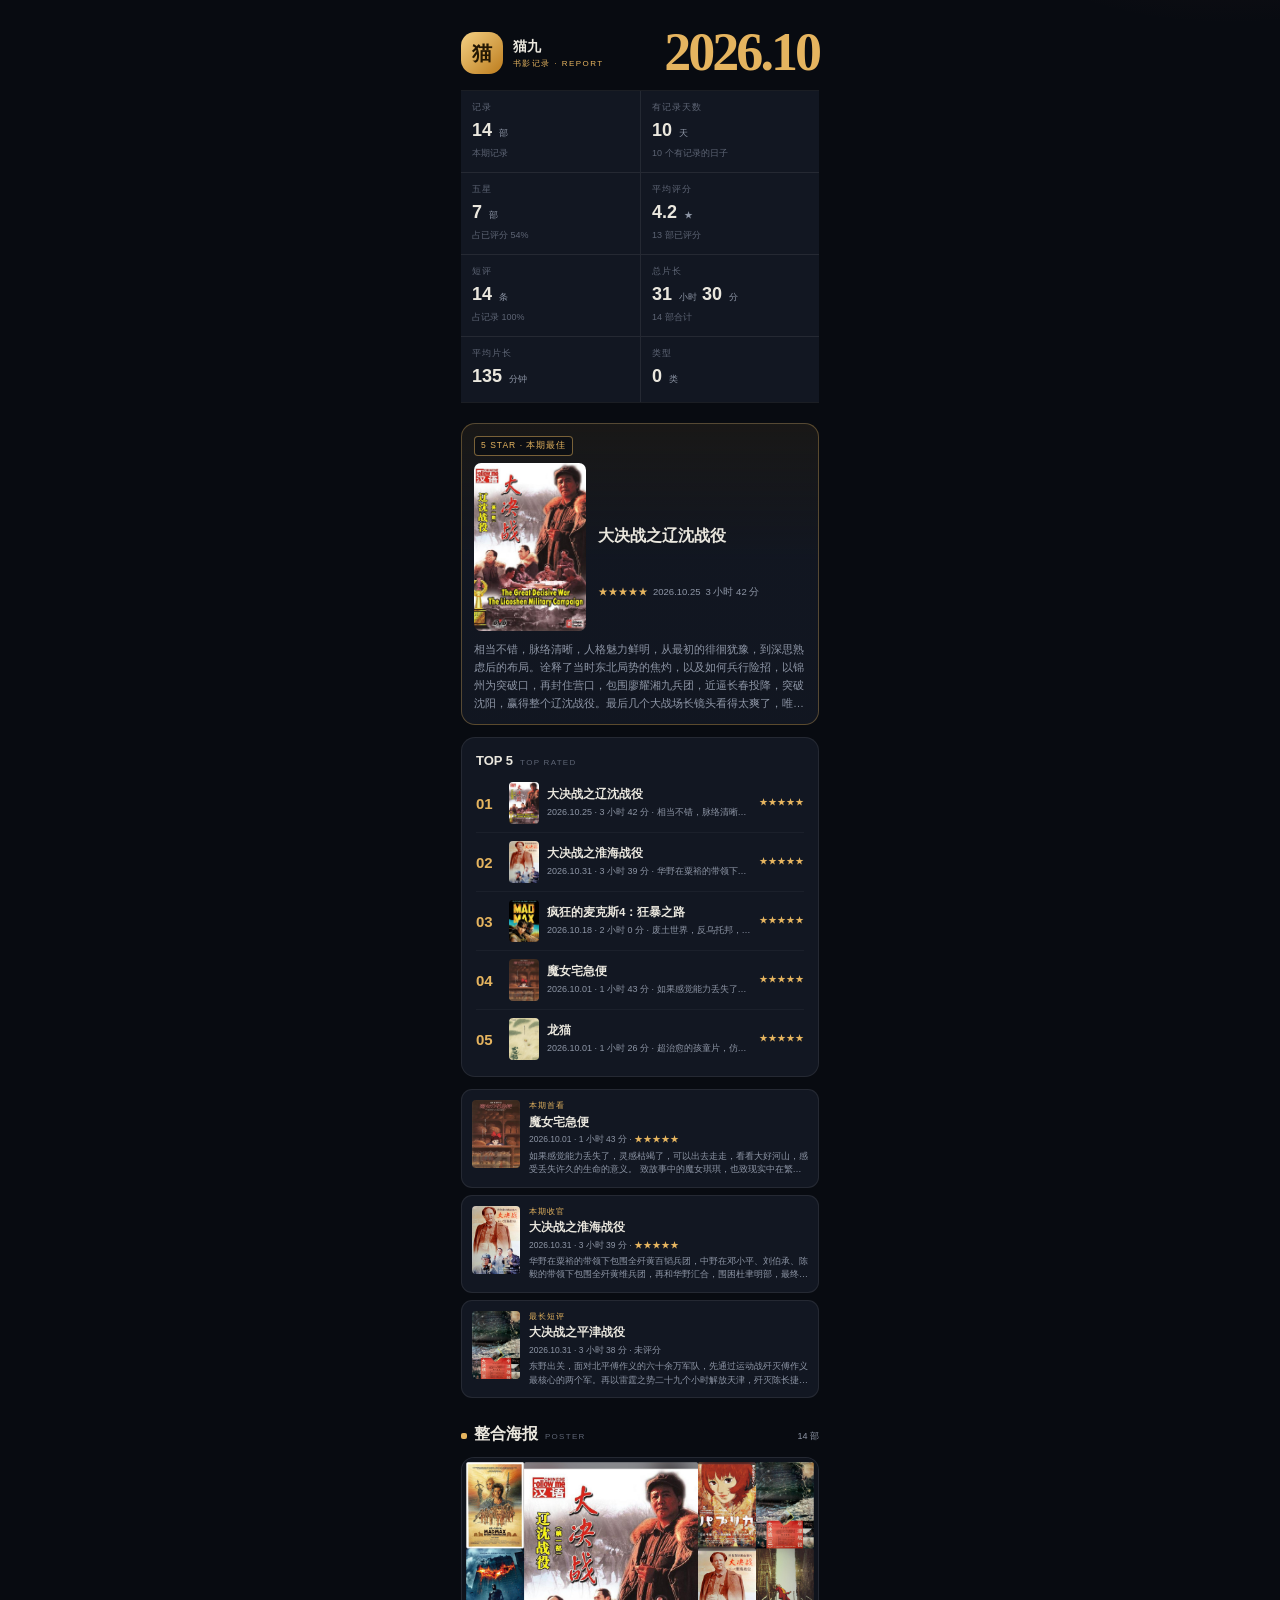
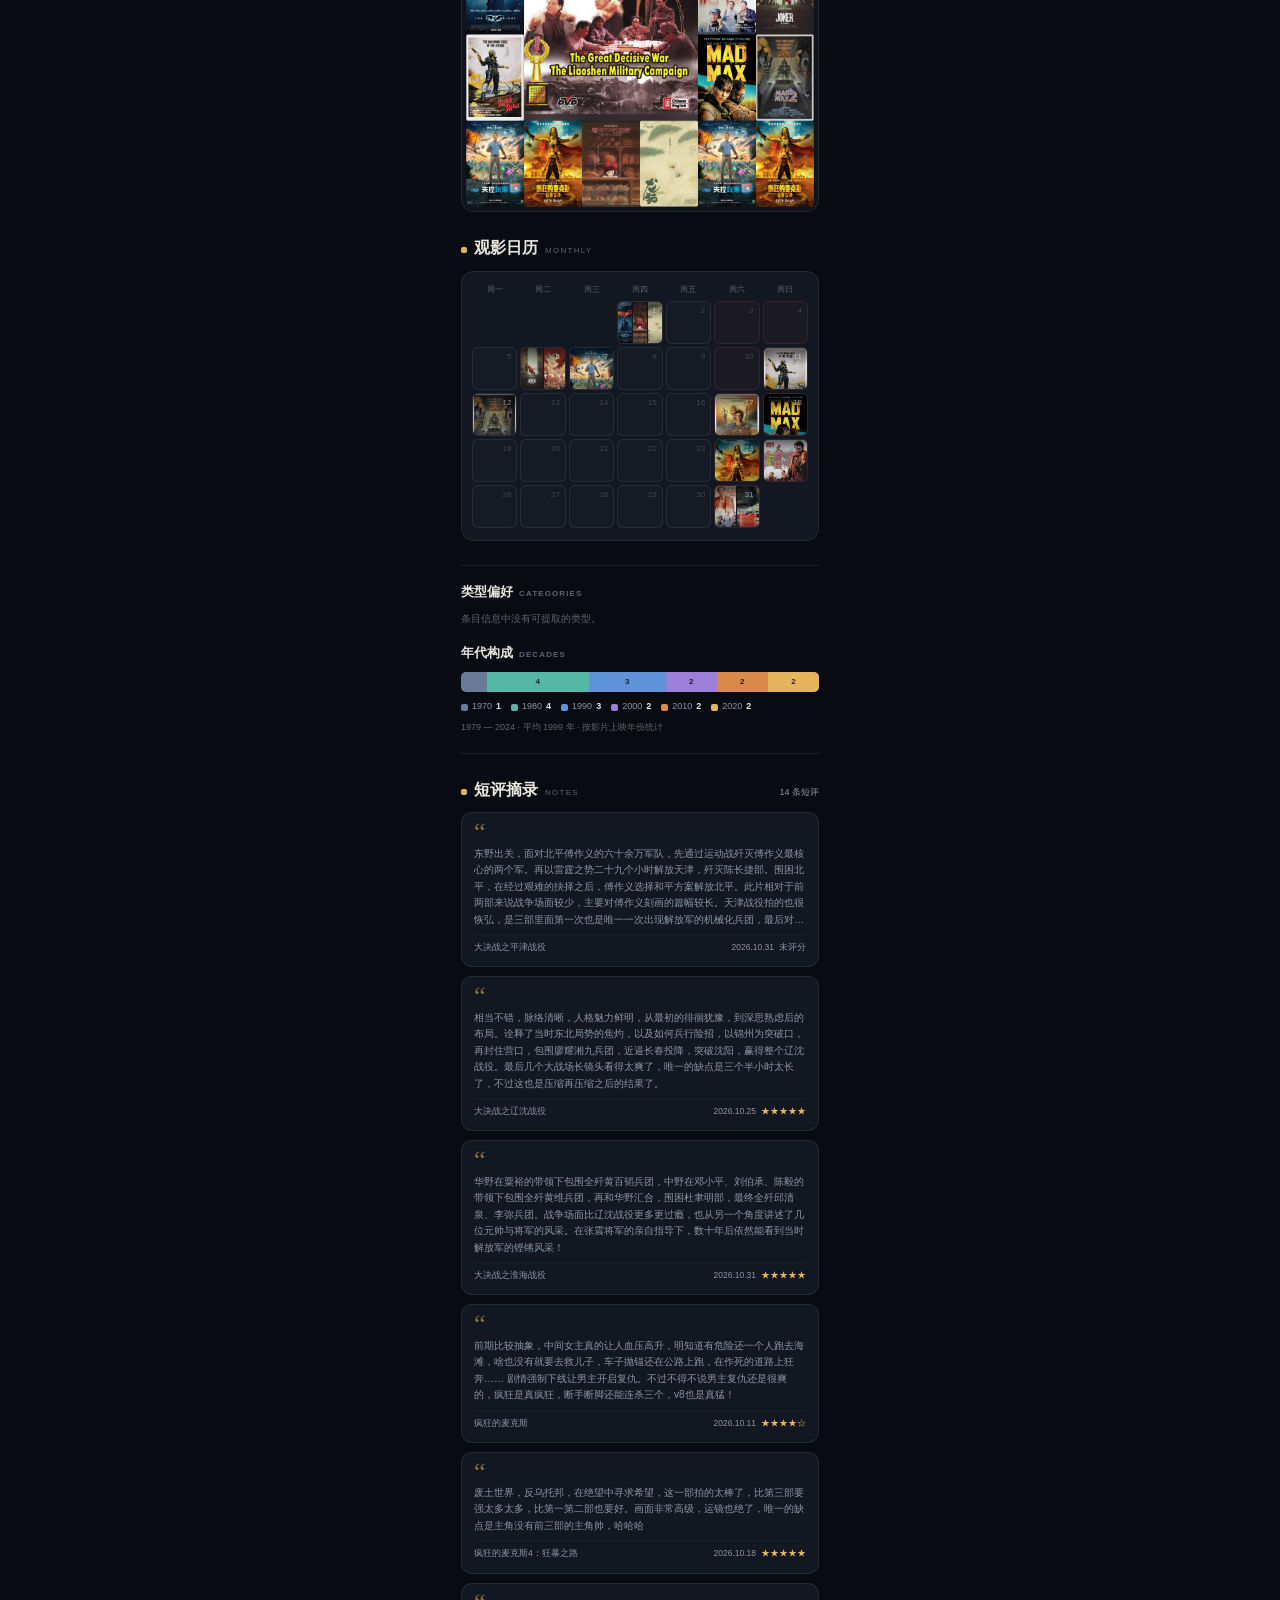
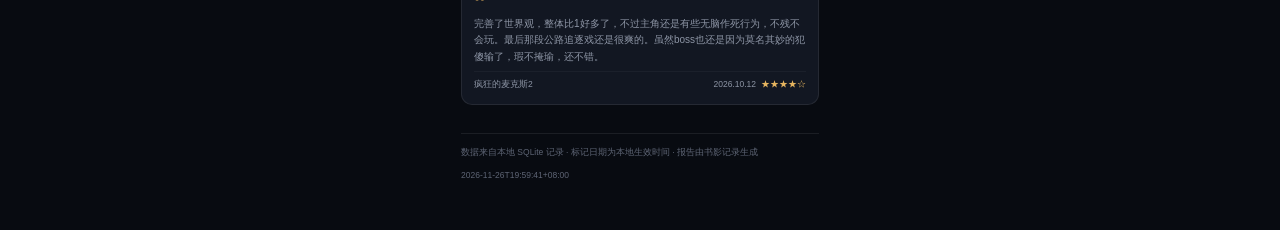
==== prototype/report-styles/v1-noir.html @ 08d4e8ce "功能补全" ====
<!doctype html>
<html lang="zh-CN"><head><meta charset="utf-8"><meta name="viewport" content="width=device-width, initial-scale=1"><style>
* { box-sizing:border-box; }
html, body { overflow-x:hidden; }
body { margin:0; line-height:1.55; font-family:-apple-system,BlinkMacSystemFont,"PingFang SC","Hiragino Sans GB",sans-serif; }
a { color:inherit; text-decoration:none; }
img { display:block; }
.wrap { margin:0 auto; padding:0 16px 48px; width:100%; max-width:390px; }
.brand { display:flex; align-items:center; gap:10px; }
.avatar { width:38px; height:38px; border-radius:50%; display:flex; align-items:center; justify-content:center; font-family:Georgia,serif; font-size:17px; }
.brand-name { font-size:14px; font-weight:600; }
.brand-line { font-size:8px; letter-spacing:.18em; text-transform:uppercase; }
.period-block { min-width:0; text-align:right; }
.big-period { white-space:nowrap; line-height:.82; letter-spacing:-.055em; font-weight:800; font-size:58px; font-variant-numeric:tabular-nums; }
.period-sub { margin:7px 0 0; font-size:10.5px; }
.kpis { display:grid; grid-template-columns:repeat(2,1fr); }
.kpi { min-width:0; padding:10px 11px 11px; border-left:1px solid var(--line); }
.kpi:nth-child(2n+1) { border-left:none; }
.kpi:nth-child(n+3) { border-top:1px solid var(--line); }
.kpi-label { display:block; font-size:8.5px; letter-spacing:.12em; color:var(--dim); text-transform:uppercase; }
.kpi-value { display:block; margin-top:3px; font-size:18px; font-weight:700; font-variant-numeric:tabular-nums; }
.kpi-value small { font-size:9px; color:var(--muted); font-weight:400; margin-left:2px; }
.kpi-sub { display:block; margin-top:2px; font-size:9px; color:var(--dim); }
.feature { margin-top:20px; }
.top-panel { min-width:0; margin-top:12px; background:var(--panel); border:1px solid var(--line); border-radius:14px; padding:13px 14px 8px; }
.panel-head { display:flex; align-items:baseline; gap:7px; margin-bottom:3px; }
.panel-head h3 { margin:0; font-size:13px; }
.panel-head .en { font-size:8px; letter-spacing:.16em; color:var(--dim); text-transform:uppercase; }
.featured-card { min-width:0; position:relative; display:grid; grid-template-columns:112px minmax(0,1fr); gap:7px 12px; padding:12px; border:1px solid rgba(229,180,95,.32); border-radius:14px; background:var(--feature); }
.featured-tag { position:static; grid-column:1/-1; justify-self:start; font-size:8.5px; letter-spacing:.12em; color:var(--gold); background:rgba(8,11,17,.62); border:1px solid rgba(229,180,95,.5); border-radius:4px; padding:2px 6px; text-transform:uppercase; }
.featured-card > a { display:block; grid-column:1; grid-row:2 / span 2; }
.featured-card > .featured-poster { grid-column:1; grid-row:2 / span 2; width:112px; }
.featured-title { grid-column:2; }
.featured-poster { width:112px; aspect-ratio:2/3; object-fit:cover; border-radius:7px; background:rgba(255,255,255,.04); }
.featured-title { grid-column:2; align-self:end; margin:0; font-size:16px; font-weight:700; line-height:1.35; }
.featured-meta { grid-column:2; display:flex; gap:5px; flex-wrap:wrap; align-items:center; font-size:9.5px; color:var(--muted); }
.featured-comment { grid-column:1/-1; margin:2px 0 0; font-size:11px; line-height:1.65; color:var(--muted); display:-webkit-box; -webkit-line-clamp:4; -webkit-box-orient:vertical; overflow:hidden; }
.top-row { min-width:0; display:grid; grid-template-columns:25px 30px minmax(0,1fr) auto; gap:8px; align-items:center; padding:8px 0; border-top:1px solid var(--line-soft); }
.top-row:first-child { border-top:none; }
.rank { font-size:15px; font-weight:800; color:var(--gold); font-variant-numeric:tabular-nums; }
.top-thumb { width:30px; height:42px; object-fit:cover; border-radius:4px; }
.top-main { min-width:0; display:flex; flex-direction:column; gap:2px; }
.top-title { font-size:11.5px; font-weight:600; white-space:nowrap; overflow:hidden; text-overflow:ellipsis; }
.top-meta { font-size:9px; color:var(--muted); white-space:nowrap; overflow:hidden; text-overflow:ellipsis; }
.top-stars { font-size:9px; white-space:nowrap; }
.stars, .gold { color:var(--gold); }
.highlights { display:grid; grid-template-columns:1fr; gap:7px; margin-top:12px; }
.highlight { display:grid; grid-template-columns:48px minmax(0,1fr); gap:9px; padding:10px; background:var(--panel); border:1px solid var(--line); border-radius:11px; }
.highlight img { width:48px; height:68px; object-fit:cover; border-radius:4px; }
.highlight-main { min-width:0; display:flex; flex-direction:column; gap:2px; }
.highlight-kind { font-size:7.5px; letter-spacing:.12em; color:var(--gold); text-transform:uppercase; }
.highlight h4 { margin:1px 0; font-size:11.5px; line-height:1.35; white-space:nowrap; overflow:hidden; text-overflow:ellipsis; }
.highlight-meta { font-size:8.5px; color:var(--muted); }
.highlight p { margin:1px 0 0; font-size:9px; line-height:1.5; color:var(--muted); display:-webkit-box; -webkit-line-clamp:2; -webkit-box-orient:vertical; overflow:hidden; }
.section { margin-top:24px; }
.section-head { display:flex; align-items:baseline; gap:7px; margin-bottom:10px; }
.section-head::before { content:''; width:6px; height:6px; border-radius:2px; background:var(--gold); display:inline-block; }
.section-head h3 { margin:0; font-size:16px; font-weight:700; }
.section-head .en { font-size:8px; letter-spacing:.16em; color:var(--dim); text-transform:uppercase; }
.section-head .count { margin-left:auto; font-size:9px; color:var(--muted); }
.poster-wall-image-wrap { width:100%; overflow:hidden; background:var(--panel); border:1px solid var(--line); border-radius:13px; }
.poster-wall-image { display:block; width:100%; max-width:100%; height:auto; }
.poster-grid { display:grid; grid-template-columns:repeat(3,1fr); gap:7px; }
.poster { position:relative; overflow:hidden; border:1px solid var(--line); border-radius:7px; background:rgba(255,255,255,.035); }
.poster img { width:100%; aspect-ratio:2/3; object-fit:cover; }
.poster-caption { position:absolute; inset:auto 0 0; padding:18px 5px 5px; font-size:8px; line-height:1.35; background:linear-gradient(transparent, rgba(5,7,11,.94)); white-space:nowrap; overflow:hidden; text-overflow:ellipsis; }
.poster-caption small { display:block; color:var(--muted); font-size:7px; }
.years-scroll { overflow-x:auto; }
.years-calendar { min-width:0; background:var(--panel); border:1px solid var(--line); border-radius:13px; padding:10px 9px; }
.years-head, .year-row { display:grid; grid-template-columns:52px repeat(12,minmax(0,1fr)); gap:2px; }
.years-head { padding:3px 0 6px; border-bottom:1px solid var(--line-soft); font-size:7px; color:var(--dim); text-align:center; }
.years-head span:first-child { text-align:left; }
.year-row { padding:6px 0; border-top:1px solid var(--line-soft); }
.year-label { display:flex; flex-direction:column; justify-content:center; }
.year-label b { font-size:11px; color:var(--gold); }
.year-label span { font-size:7px; color:var(--muted); }
.year-month { position:relative; min-height:48px; overflow:hidden; padding:3px; border:1px solid var(--line-soft); border-radius:5px; background:rgba(255,255,255,.015); }
.year-month.is-quiet { color:var(--dim); }
.ym-month { font-size:7px; color:var(--muted); }
.ym-count { position:absolute; top:3px; right:4px; font-size:7px; color:var(--gold); }
.ym-thumbs { position:absolute; left:3px; right:3px; bottom:3px; display:flex; gap:1px; }
.ym-thumbs img { width:13px; height:18px; object-fit:cover; border-radius:2px; opacity:.9; }
.year-calendar-block { background:var(--panel); border:1px solid var(--line); border-radius:13px; padding:10px; }
.year-calendar-head { display:flex; align-items:baseline; gap:6px; margin-bottom:8px; font-size:9px; color:var(--muted); }
.year-calendar-head b { font-size:16px; color:var(--gold); }
.year-calendar-head span { display:none; }
.year-months { display:grid; grid-template-columns:repeat(2,minmax(0,1fr)); gap:7px; }
.mini-month { border:1px solid var(--line-soft); border-radius:7px; padding:5px; background:rgba(255,255,255,.015); overflow:hidden; }
.mini-month-head { display:flex; justify-content:space-between; align-items:baseline; margin-bottom:3px; font-size:8px; color:var(--muted); }
.mini-month-head b { font-size:9px; color:var(--text); }
.mini-month-head span { display:none; }
.mini-weekhead { display:grid; grid-template-columns:repeat(7,1fr); gap:1px; margin-bottom:2px; font-size:5.5px; color:var(--dim); text-align:center; }
.mini-grid { display:grid; grid-template-columns:repeat(7,1fr); gap:1px; }
.mini-day { position:relative; overflow:hidden; aspect-ratio:1; border-radius:2px; background:rgba(255,255,255,.02); }
.mini-day.is-blank { background:transparent; }
.mini-day.is-weekend { background:rgba(223,96,83,.06); }
.mini-day img { position:absolute; inset:0; width:100%; height:100%; object-fit:cover; opacity:.82; }
.mini-num { position:absolute; top:1px; right:2px; left:auto; z-index:2; font-size:5.5px; color:#e4e1d8; opacity:.5; text-shadow:0 1px 2px #000; }
.mini-day.is-quiet .mini-num { color:var(--dim); text-shadow:none; }
.mini-count { display:none; }
.calendar-card { background:var(--panel); border:1px solid var(--line); border-radius:13px; padding:12px 10px; }
.cal-weekhead { display:grid; grid-template-columns:repeat(7,1fr); gap:3px; margin-bottom:5px; font-size:8px; color:var(--dim); text-align:center; }
.cal-grid { display:grid; grid-template-columns:repeat(7,1fr); gap:3px; }
.cal-cell { position:relative; min-height:43px; overflow:hidden; border:1px solid var(--line); border-radius:6px; background:rgba(255,255,255,.015); }
.cal-cell.is-weekend { background:rgba(223,96,83,.045); border-color:rgba(223,96,83,.14); }
.cal-cell.is-blank { border-color:transparent; background:transparent; }
.cal-cell.is-quiet { padding:4px; }
.cal-cell.is-quiet .cal-day { position:absolute; top:3px; right:5px; left:auto; color:var(--dim); text-shadow:none; }
.cal-day { position:absolute; top:3px; right:5px; left:auto; z-index:3; font-size:8px; color:#e4e1d8; opacity:.62; text-shadow:0 1px 4px #000; }
.cal-cell.has-items .cal-day { padding:0; background:none; }
.cal-strip { position:absolute; inset:0; display:grid; grid-template-columns:repeat(var(--n),1fr); gap:1px; }
.cal-strip img { width:100%; height:100%; object-fit:cover; opacity:.92; }
.cal-cell.has-items::after { content:''; position:absolute; inset:0; z-index:1; background:linear-gradient(180deg, rgba(5,7,11,.6), transparent 42%, transparent 68%, rgba(5,7,11,.3)); }
.cal-count, .ym-count { display:none; }
.prefs { margin-top:24px; padding:16px 0 18px; border-top:1px solid var(--line); border-bottom:1px solid var(--line); }
.prefs-block + .prefs-block { margin-top:16px; }
.prefs-block h3 { margin:0 0 9px; font-size:13px; font-weight:600; }
.prefs-block h3 .en { margin-left:6px; font-size:8px; letter-spacing:.14em; color:var(--dim); text-transform:uppercase; }
.decade-bar { display:flex; height:20px; border-radius:5px; overflow:hidden; background:rgba(255,255,255,.05); margin-bottom:8px; }
.decade-seg { display:flex; align-items:center; justify-content:center; height:100%; min-width:0; }
.decade-seg em { font-style:normal; font-size:8px; font-weight:600; color:rgba(8,11,17,.82); }
.decade-legend { display:flex; flex-wrap:wrap; gap:5px 10px; }
.decade-item { display:flex; align-items:center; gap:4px; font-size:9px; color:var(--muted); }
.decade-item b { color:var(--text); font-weight:600; }
.decade-dot { width:7px; height:7px; border-radius:2px; display:inline-block; flex:none; }
.d2020 { background:var(--gold); } .d2010 { background:#d98a4a; } .d2000 { background:var(--purple); } .d1990 { background:var(--blue); } .d1980 { background:var(--teal); } .d1970 { background:#6b7a99; } .dother { background:#4b5262; }
.prefs-note { margin:7px 0 0; font-size:9px; color:var(--dim); line-height:1.5; }
.genre-tags { display:flex; flex-wrap:wrap; gap:6px 10px; }
.genre-tag { font-size:12px; font-weight:600; color:var(--gold); }
.genre-tag sup { margin-left:2px; font-size:7px; opacity:.7; vertical-align:super; }
.genre-tag.g0 { color:var(--gold); } .genre-tag.g1 { color:var(--red); } .genre-tag.g2 { color:var(--teal); } .genre-tag.g3 { color:var(--blue); } .genre-tag.g4 { color:var(--purple); } .genre-tag.g5 { color:#d98a4a; } .genre-tag.g6 { color:#7fae68; } .genre-tag.g7 { color:#c76c9a; }
.quotes-grid { display:grid; grid-template-columns:1fr; gap:9px; }
.quote-card { display:flex; flex-direction:column; gap:6px; padding:12px; background:var(--panel); border:1px solid var(--line); border-radius:11px; }
.quote-mark { font-family:Georgia,serif; font-size:26px; line-height:.55; color:var(--gold); opacity:.55; }
.quote-text { margin:0; font-size:10px; line-height:1.65; color:var(--muted); display:-webkit-box; -webkit-line-clamp:5; -webkit-box-orient:vertical; overflow:hidden; }
.quote-foot { display:grid; grid-template-columns:minmax(0,1fr) auto auto; align-items:center; gap:5px; margin-top:auto; padding-top:6px; border-top:1px solid var(--line-soft); font-size:8.5px; color:var(--muted); }
.quote-source { min-width:0; white-space:nowrap; overflow:hidden; text-overflow:ellipsis; }
.quote-date, .quote-stars { white-space:nowrap; }
.muted { color:var(--muted); }
.panel-empty { margin:0; font-size:10px; color:var(--dim); }
footer { margin-top:28px; padding-top:12px; border-top:1px solid var(--line); font-size:8.5px; color:var(--dim); display:flex; justify-content:space-between; gap:10px; flex-wrap:wrap; }

:root { --bg:#080b11; --panel:#121722; --panel2:#151b27; --line:rgba(255,255,255,.08); --line-soft:rgba(255,255,255,.04); --text:#eae7de; --muted:#8d95a5; --dim:#5d6474; --gold:#e5b45f; --red:#df6053; --teal:#55b7a5; --blue:#5f92d8; --purple:#9d7ed8; --feature:linear-gradient(180deg, rgba(229,180,95,.08), rgba(18,23,34,.96) 46%); }
body { color:var(--text); background:radial-gradient(600px 300px at 8% -6%, rgba(229,180,95,.12), transparent 58%), radial-gradient(500px 280px at 96% -4%, rgba(223,96,83,.09), transparent 58%), var(--bg); }
.wrap { padding-top:24px; }
.hero { display:flex; flex-wrap:wrap; justify-content:space-between; align-items:flex-end; gap:10px; padding:6px 0 16px; border-bottom:1px solid var(--line); }
.avatar { width:42px; height:42px; border-radius:14px; color:#241804; font-size:20px; font-weight:700; background:linear-gradient(135deg, #F4D083, #BC7C1D); border:none; }
.brand-line { color:var(--gold); }
.big-period { color:var(--gold); font-family:Georgia,"Songti SC",serif; font-size:54px; }
.kpis { border-bottom:1px solid var(--line); }
.kpi { background:var(--panel); }
.section-head h3, .prefs-block h3 { color:var(--text); }
</style></head>
<body>
<div class="wrap">
  <header class="hero">
    <div class="brand">
      <div class="avatar">猫</div>
      <div><div class="brand-name">猫九</div><div class="brand-line">书影记录 · Report</div></div>
    </div>
    <div class="period-block">
      <div class="big-period">2026.10</div>
      
    </div>
  </header>
  <section class="kpis"><div class="kpi"><span class="kpi-label">记录</span><span class="kpi-value">14 <small>部</small></span><span class="kpi-sub">本期记录</span></div><div class="kpi"><span class="kpi-label">有记录天数</span><span class="kpi-value">10 <small>天</small></span><span class="kpi-sub">10 个有记录的日子</span></div><div class="kpi"><span class="kpi-label">五星</span><span class="kpi-value">7 <small>部</small></span><span class="kpi-sub">占已评分 54%</span></div><div class="kpi"><span class="kpi-label">平均评分</span><span class="kpi-value">4.2 <small>★</small></span><span class="kpi-sub">13 部已评分</span></div><div class="kpi"><span class="kpi-label">短评</span><span class="kpi-value">14 <small>条</small></span><span class="kpi-sub">占记录 100%</span></div><div class="kpi"><span class="kpi-label">总片长</span><span class="kpi-value">31 <small>小时</small> 30 <small>分</small></span><span class="kpi-sub">14 部合计</span></div><div class="kpi"><span class="kpi-label">平均片长</span><span class="kpi-value">135 <small>分钟</small></span></div><div class="kpi"><span class="kpi-label">类型</span><span class="kpi-value">0 <small>类</small></span></div></section>
  <section class="feature">
      <div class="featured-card">
        <span class="featured-tag">5 STAR · 本期最佳</span>
        <a href="https://movie.douban.com/subject/1424552/" target="_blank" rel="noopener">
          <img class="featured-poster" src="../assets/covers/movie-1424552.jpg" alt="大决战之辽沈战役">
        </a>
        <h3 class="featured-title" title="大决战之辽沈战役">大决战之辽沈战役</h3>
        <div class="featured-meta"><span class="gold">★★★★★</span> <span>2026.10.25</span> <span>3 小时 42 分</span></div>
        <p class="featured-comment">相当不错，脉络清晰，人格魅力鲜明，从最初的徘徊犹豫，到深思熟虑后的布局。诠释了当时东北局势的焦灼，以及如何兵行险招，以锦州为突破口，再封住营口，包围廖耀湘九兵团，近逼长春投降，突破沈阳，赢得整个辽沈战役。最后几个大战场长镜头看得太爽了，唯一的缺点是三个半小时太长了，不过这也是压缩…</p>
      </div>
    <div class="top-panel">
      <div class="panel-head"><h3>TOP 5</h3><span class="en">Top Rated</span></div>
<div class="top-list">
        <div class="top-row">
          <span class="rank">01</span>
          <img class="top-thumb" src="../assets/covers/movie-1424552.jpg" alt="大决战之辽沈战役">
          <div class="top-main">
            <a class="top-title" href="https://movie.douban.com/subject/1424552/" target="_blank" rel="noopener" title="大决战之辽沈战役">大决战之辽沈战役</a>
            <span class="top-meta">2026.10.25 · 3 小时 42 分 · 相当不错，脉络清晰，人格魅力鲜明，从最初的徘徊犹豫，到深思熟虑后的布局。诠释了当时东…</span>
          </div>
          <span class="top-stars"><span class="gold">★★★★★</span></span>
        </div>
        <div class="top-row">
          <span class="rank">02</span>
          <img class="top-thumb" src="../assets/covers/movie-1424551.jpg" alt="大决战之淮海战役">
          <div class="top-main">
            <a class="top-title" href="https://movie.douban.com/subject/1424551/" target="_blank" rel="noopener" title="大决战之淮海战役">大决战之淮海战役</a>
            <span class="top-meta">2026.10.31 · 3 小时 39 分 · 华野在粟裕的带领下包围全歼黄百韬兵团，中野在邓小平、刘伯承、陈毅的带领下包围全歼黄维…</span>
          </div>
          <span class="top-stars"><span class="gold">★★★★★</span></span>
        </div>
        <div class="top-row">
          <span class="rank">03</span>
          <img class="top-thumb" src="../assets/covers/movie-3592854.jpg" alt="疯狂的麦克斯4：狂暴之路">
          <div class="top-main">
            <a class="top-title" href="https://movie.douban.com/subject/3592854/" target="_blank" rel="noopener" title="疯狂的麦克斯4：狂暴之路">疯狂的麦克斯4：狂暴之路</a>
            <span class="top-meta">2026.10.18 · 2 小时 0 分 · 废土世界，反乌托邦，在绝望中寻求希望，这一部拍的太棒了，比第三部要强太多太多，比第一…</span>
          </div>
          <span class="top-stars"><span class="gold">★★★★★</span></span>
        </div>
        <div class="top-row">
          <span class="rank">04</span>
          <img class="top-thumb" src="../assets/covers/movie-1307811.jpg" alt="魔女宅急便">
          <div class="top-main">
            <a class="top-title" href="https://movie.douban.com/subject/1307811/" target="_blank" rel="noopener" title="魔女宅急便">魔女宅急便</a>
            <span class="top-meta">2026.10.01 · 1 小时 43 分 · 如果感觉能力丢失了，灵感枯竭了，可以出去走走，看看大好河山，感受丢失许久的生命的意义…</span>
          </div>
          <span class="top-stars"><span class="gold">★★★★★</span></span>
        </div>
        <div class="top-row">
          <span class="rank">05</span>
          <img class="top-thumb" src="../assets/covers/movie-1291560.jpg" alt="龙猫">
          <div class="top-main">
            <a class="top-title" href="https://movie.douban.com/subject/1291560/" target="_blank" rel="noopener" title="龙猫">龙猫</a>
            <span class="top-meta">2026.10.01 · 1 小时 26 分 · 超治愈的孩童片，仿佛回到了儿时，乡间的田野，四周的蛙鸣，和煦的微风，都是最珍贵的回忆…</span>
          </div>
          <span class="top-stars"><span class="gold">★★★★★</span></span>
        </div>
    </div>
    </div>
  </section>
  <section class="highlights">      <article class="highlight">
        <img src="../assets/covers/movie-1307811.jpg" alt="魔女宅急便">
        <div class="highlight-main">
          <span class="highlight-kind">本期首看</span>
          <h4 title="魔女宅急便">魔女宅急便</h4>
          <span class="highlight-meta">2026.10.01 · 1 小时 43 分 · <span class="gold">★★★★★</span></span>
          <p>如果感觉能力丢失了，灵感枯竭了，可以出去走走，看看大好河山，感受丢失许久的生命的意义。 致故事中的魔女琪琪，也致现实中在繁华中打拼的我们。</p>
        </div>
      </article>
      <article class="highlight">
        <img src="../assets/covers/movie-1424551.jpg" alt="大决战之淮海战役">
        <div class="highlight-main">
          <span class="highlight-kind">本期收官</span>
          <h4 title="大决战之淮海战役">大决战之淮海战役</h4>
          <span class="highlight-meta">2026.10.31 · 3 小时 39 分 · <span class="gold">★★★★★</span></span>
          <p>华野在粟裕的带领下包围全歼黄百韬兵团，中野在邓小平、刘伯承、陈毅的带领下包围全歼黄维兵团，再和华野汇合，围困杜聿明部，最终全歼邱清泉、李弥兵团。战争场面比辽沈战役更多更过瘾，也从另一个角度讲述了几位元…</p>
        </div>
      </article>
      <article class="highlight">
        <img src="../assets/covers/movie-1307729.jpg" alt="大决战之平津战役">
        <div class="highlight-main">
          <span class="highlight-kind">最长短评</span>
          <h4 title="大决战之平津战役">大决战之平津战役</h4>
          <span class="highlight-meta">2026.10.31 · 3 小时 38 分 · <span class="muted">未评分</span></span>
          <p>东野出关，面对北平傅作义的六十余万军队，先通过运动战歼灭傅作义最核心的两个军。再以雷霆之势二十九个小时解放天津，歼灭陈长捷部。围困北平，在经过艰难的抉择之后，傅作义选择和平方案解放北平。此片相对于前两…</p>
        </div>
      </article></section>
  <section class="section">
    <div class="section-head"><h3>整合海报</h3><span class="en">Poster</span><span class="count">14 部</span></div>
    <div class="poster-wall-image-wrap"><a href="./movie_month_2026-10_wall.jpg" target="_blank" rel="noopener"><img class="poster-wall-image" src="./movie_month_2026-10_wall.jpg" alt="整合海报" width="2016" height="2000"></a></div>
  </section>

  <section class="section">
    <div class="section-head"><h3>观影日历</h3><span class="en">Monthly</span></div>
    <div class="calendar-card"><div class="cal-weekhead"><span>周一</span><span>周二</span><span>周三</span><span>周四</span><span>周五</span><span>周六</span><span>周日</span></div>
      <div class="cal-grid">
      <div class="cal-cell is-blank"></div>
      <div class="cal-cell is-blank"></div>
      <div class="cal-cell is-blank"></div>
      <div class="cal-cell has-items" title="蝙蝠侠：黑暗骑士 / 魔女宅急便 / 龙猫">
        <span class="cal-day">1</span>
        <div class="cal-strip" style="--n:3"><img src="../assets/covers/movie-1851857.jpg" alt="蝙蝠侠：黑暗骑士"><img src="../assets/covers/movie-1307811.jpg" alt="魔女宅急便"><img src="../assets/covers/movie-1291560.jpg" alt="龙猫"></div>
        
      </div>
      <div class="cal-cell is-quiet">
        <span class="cal-day">2</span>

      </div>
      <div class="cal-cell is-quiet is-weekend">
        <span class="cal-day">3</span>

      </div>
      <div class="cal-cell is-quiet is-weekend">
        <span class="cal-day">4</span>

      </div>
      <div class="cal-cell is-quiet">
        <span class="cal-day">5</span>

      </div>
      <div class="cal-cell has-items" title="小丑 / 红辣椒">
        <span class="cal-day">6</span>
        <div class="cal-strip" style="--n:2"><img src="../assets/covers/movie-27119724.jpg" alt="小丑"><img src="../assets/covers/movie-1865703.jpg" alt="红辣椒"></div>
        
      </div>
      <div class="cal-cell has-items" title="失控玩家">
        <span class="cal-day">7</span>
        <div class="cal-strip" style="--n:1"><img src="../assets/covers/movie-30337388.jpg" alt="失控玩家"></div>
        
      </div>
      <div class="cal-cell is-quiet">
        <span class="cal-day">8</span>

      </div>
      <div class="cal-cell is-quiet">
        <span class="cal-day">9</span>

      </div>
      <div class="cal-cell is-quiet is-weekend">
        <span class="cal-day">10</span>

      </div>
      <div class="cal-cell has-items is-weekend" title="疯狂的麦克斯">
        <span class="cal-day">11</span>
        <div class="cal-strip" style="--n:1"><img src="../assets/covers/movie-1295670.jpg" alt="疯狂的麦克斯"></div>
        
      </div>
      <div class="cal-cell has-items" title="疯狂的麦克斯2">
        <span class="cal-day">12</span>
        <div class="cal-strip" style="--n:1"><img src="../assets/covers/movie-1292453.jpg" alt="疯狂的麦克斯2"></div>
        
      </div>
      <div class="cal-cell is-quiet">
        <span class="cal-day">13</span>

      </div>
      <div class="cal-cell is-quiet">
        <span class="cal-day">14</span>

      </div>
      <div class="cal-cell is-quiet">
        <span class="cal-day">15</span>

      </div>
      <div class="cal-cell is-quiet">
        <span class="cal-day">16</span>

      </div>
      <div class="cal-cell has-items is-weekend" title="疯狂的麦克斯3">
        <span class="cal-day">17</span>
        <div class="cal-strip" style="--n:1"><img src="../assets/covers/movie-1294383.jpg" alt="疯狂的麦克斯3"></div>
        
      </div>
      <div class="cal-cell has-items is-weekend" title="疯狂的麦克斯4：狂暴之路">
        <span class="cal-day">18</span>
        <div class="cal-strip" style="--n:1"><img src="../assets/covers/movie-3592854.jpg" alt="疯狂的麦克斯4：狂暴之路"></div>
        
      </div>
      <div class="cal-cell is-quiet">
        <span class="cal-day">19</span>

      </div>
      <div class="cal-cell is-quiet">
        <span class="cal-day">20</span>

      </div>
      <div class="cal-cell is-quiet">
        <span class="cal-day">21</span>

      </div>
      <div class="cal-cell is-quiet">
        <span class="cal-day">22</span>

      </div>
      <div class="cal-cell is-quiet">
        <span class="cal-day">23</span>

      </div>
      <div class="cal-cell has-items is-weekend" title="疯狂的麦克斯：狂暴女神">
        <span class="cal-day">24</span>
        <div class="cal-strip" style="--n:1"><img src="../assets/covers/movie-34996127.jpg" alt="疯狂的麦克斯：狂暴女神"></div>
        
      </div>
      <div class="cal-cell has-items is-weekend" title="大决战之辽沈战役">
        <span class="cal-day">25</span>
        <div class="cal-strip" style="--n:1"><img src="../assets/covers/movie-1424552.jpg" alt="大决战之辽沈战役"></div>
        
      </div>
      <div class="cal-cell is-quiet">
        <span class="cal-day">26</span>

      </div>
      <div class="cal-cell is-quiet">
        <span class="cal-day">27</span>

      </div>
      <div class="cal-cell is-quiet">
        <span class="cal-day">28</span>

      </div>
      <div class="cal-cell is-quiet">
        <span class="cal-day">29</span>

      </div>
      <div class="cal-cell is-quiet">
        <span class="cal-day">30</span>

      </div>
      <div class="cal-cell has-items is-weekend" title="大决战之淮海战役 / 大决战之平津战役">
        <span class="cal-day">31</span>
        <div class="cal-strip" style="--n:2"><img src="../assets/covers/movie-1424551.jpg" alt="大决战之淮海战役"><img src="../assets/covers/movie-1307729.jpg" alt="大决战之平津战役"></div>
        
      </div>
      <div class="cal-cell is-blank"></div>
      </div>
    </div>
  </section>
  <section class="prefs">
    <div class="prefs-block"><h3>类型偏好<span class="en">Categories</span></h3><p class="panel-empty">条目信息中没有可提取的类型。</p></div>
    <div class="prefs-block"><h3>年代构成<span class="en">Decades</span></h3><div class="decade-bar"><span class="decade-seg d1970" style="width:7.14%"></span><span class="decade-seg d1980" style="width:28.57%"><em>4</em></span><span class="decade-seg d1990" style="width:21.43%"><em>3</em></span><span class="decade-seg d2000" style="width:14.29%"><em>2</em></span><span class="decade-seg d2010" style="width:14.29%"><em>2</em></span><span class="decade-seg d2020" style="width:14.29%"><em>2</em></span></div><div class="decade-legend"><span class="decade-item"><i class="decade-dot d1970"></i>1970<b>1</b></span><span class="decade-item"><i class="decade-dot d1980"></i>1980<b>4</b></span><span class="decade-item"><i class="decade-dot d1990"></i>1990<b>3</b></span><span class="decade-item"><i class="decade-dot d2000"></i>2000<b>2</b></span><span class="decade-item"><i class="decade-dot d2010"></i>2010<b>2</b></span><span class="decade-item"><i class="decade-dot d2020"></i>2020<b>2</b></span></div><p class="prefs-note">1979 — 2024 · 平均 1999 年 · 按影片上映年份统计</p></div>
  </section>
  <section class="section">
    <div class="section-head"><h3>短评摘录</h3><span class="en">Notes</span><span class="count">14 条短评</span></div>
    <div class="quotes-grid">      <article class="quote-card">
        <span class="quote-mark">“</span>
        <p class="quote-text" title="东野出关，面对北平傅作义的六十余万军队，先通过运动战歼灭傅作义最核心的两个军。再以雷霆之势二十九个小时解放天津，歼灭陈长捷部。围困北平，在经过艰难的抉择之后，傅作义选择和平方案解放北平。此片相对于前两部来说战争场面较少，主要对傅作义刻画的篇幅较长。天津战役拍的也很恢弘，是三部里面第一次也是唯一一次出现解放军的机械化兵团，最后对国歌的诠释是本片的点睛之笔。">东野出关，面对北平傅作义的六十余万军队，先通过运动战歼灭傅作义最核心的两个军。再以雷霆之势二十九个小时解放天津，歼灭陈长捷部。围困北平，在经过艰难的抉择之后，傅作义选择和平方案解放北平。此片相对于前两部来说战争场面较少，主要对傅作义刻画的篇幅较长。天津战役拍的也很恢弘，是三部里面第一次也是唯一一次出现解放军的机械化兵团，最后对国歌的诠释是本片的点睛之笔。</p>
        <div class="quote-foot"><span class="quote-source" title="大决战之平津战役">大决战之平津战役</span><span class="quote-date">2026.10.31</span><span class="quote-stars"><span class="muted">未评分</span></span></div>
      </article>      <article class="quote-card">
        <span class="quote-mark">“</span>
        <p class="quote-text" title="相当不错，脉络清晰，人格魅力鲜明，从最初的徘徊犹豫，到深思熟虑后的布局。诠释了当时东北局势的焦灼，以及如何兵行险招，以锦州为突破口，再封住营口，包围廖耀湘九兵团，近逼长春投降，突破沈阳，赢得整个辽沈战役。最后几个大战场长镜头看得太爽了，唯一的缺点是三个半小时太长了，不过这也是压缩再压缩之后的结果了。">相当不错，脉络清晰，人格魅力鲜明，从最初的徘徊犹豫，到深思熟虑后的布局。诠释了当时东北局势的焦灼，以及如何兵行险招，以锦州为突破口，再封住营口，包围廖耀湘九兵团，近逼长春投降，突破沈阳，赢得整个辽沈战役。最后几个大战场长镜头看得太爽了，唯一的缺点是三个半小时太长了，不过这也是压缩再压缩之后的结果了。</p>
        <div class="quote-foot"><span class="quote-source" title="大决战之辽沈战役">大决战之辽沈战役</span><span class="quote-date">2026.10.25</span><span class="quote-stars"><span class="gold">★★★★★</span></span></div>
      </article>      <article class="quote-card">
        <span class="quote-mark">“</span>
        <p class="quote-text" title="华野在粟裕的带领下包围全歼黄百韬兵团，中野在邓小平、刘伯承、陈毅的带领下包围全歼黄维兵团，再和华野汇合，围困杜聿明部，最终全歼邱清泉、李弥兵团。战争场面比辽沈战役更多更过瘾，也从另一个角度讲述了几位元帅与将军的风采。在张震将军的亲自指导下，数十年后依然能看到当时解放军的铿锵风采！">华野在粟裕的带领下包围全歼黄百韬兵团，中野在邓小平、刘伯承、陈毅的带领下包围全歼黄维兵团，再和华野汇合，围困杜聿明部，最终全歼邱清泉、李弥兵团。战争场面比辽沈战役更多更过瘾，也从另一个角度讲述了几位元帅与将军的风采。在张震将军的亲自指导下，数十年后依然能看到当时解放军的铿锵风采！</p>
        <div class="quote-foot"><span class="quote-source" title="大决战之淮海战役">大决战之淮海战役</span><span class="quote-date">2026.10.31</span><span class="quote-stars"><span class="gold">★★★★★</span></span></div>
      </article>      <article class="quote-card">
        <span class="quote-mark">“</span>
        <p class="quote-text" title="前期比较抽象，中间女主真的让人血压高升，明知道有危险还一个人跑去海滩，啥也没有就要去救儿子，车子抛锚还在公路上跑，在作死的道路上狂奔…… 剧情强制下线让男主开启复仇。不过不得不说男主复仇还是很爽的，疯狂是真疯狂，断手断脚还能连杀三个，v8也是真猛！">前期比较抽象，中间女主真的让人血压高升，明知道有危险还一个人跑去海滩，啥也没有就要去救儿子，车子抛锚还在公路上跑，在作死的道路上狂奔…… 剧情强制下线让男主开启复仇。不过不得不说男主复仇还是很爽的，疯狂是真疯狂，断手断脚还能连杀三个，v8也是真猛！</p>
        <div class="quote-foot"><span class="quote-source" title="疯狂的麦克斯">疯狂的麦克斯</span><span class="quote-date">2026.10.11</span><span class="quote-stars"><span class="gold">★★★★☆</span></span></div>
      </article>      <article class="quote-card">
        <span class="quote-mark">“</span>
        <p class="quote-text" title="废土世界，反乌托邦，在绝望中寻求希望，这一部拍的太棒了，比第三部要强太多太多，比第一第二部也要好。画面非常高级，运镜也绝了，唯一的缺点是主角没有前三部的主角帅，哈哈哈">废土世界，反乌托邦，在绝望中寻求希望，这一部拍的太棒了，比第三部要强太多太多，比第一第二部也要好。画面非常高级，运镜也绝了，唯一的缺点是主角没有前三部的主角帅，哈哈哈</p>
        <div class="quote-foot"><span class="quote-source" title="疯狂的麦克斯4：狂暴之路">疯狂的麦克斯4：狂暴之路</span><span class="quote-date">2026.10.18</span><span class="quote-stars"><span class="gold">★★★★★</span></span></div>
      </article>      <article class="quote-card">
        <span class="quote-mark">“</span>
        <p class="quote-text" title="完善了世界观，整体比1好多了，不过主角还是有些无脑作死行为，不残不会玩。最后那段公路追逐戏还是很爽的。虽然boss也还是因为莫名其妙的犯傻输了，瑕不掩瑜，还不错。">完善了世界观，整体比1好多了，不过主角还是有些无脑作死行为，不残不会玩。最后那段公路追逐戏还是很爽的。虽然boss也还是因为莫名其妙的犯傻输了，瑕不掩瑜，还不错。</p>
        <div class="quote-foot"><span class="quote-source" title="疯狂的麦克斯2">疯狂的麦克斯2</span><span class="quote-date">2026.10.12</span><span class="quote-stars"><span class="gold">★★★★☆</span></span></div>
      </article></div>
  </section>
  <footer><span>数据来自本地 SQLite 记录 · 标记日期为本地生效时间 · 报告由书影记录生成</span><span>2026-11-26T19:59:41+08:00</span></footer>
</div>
</body></html>
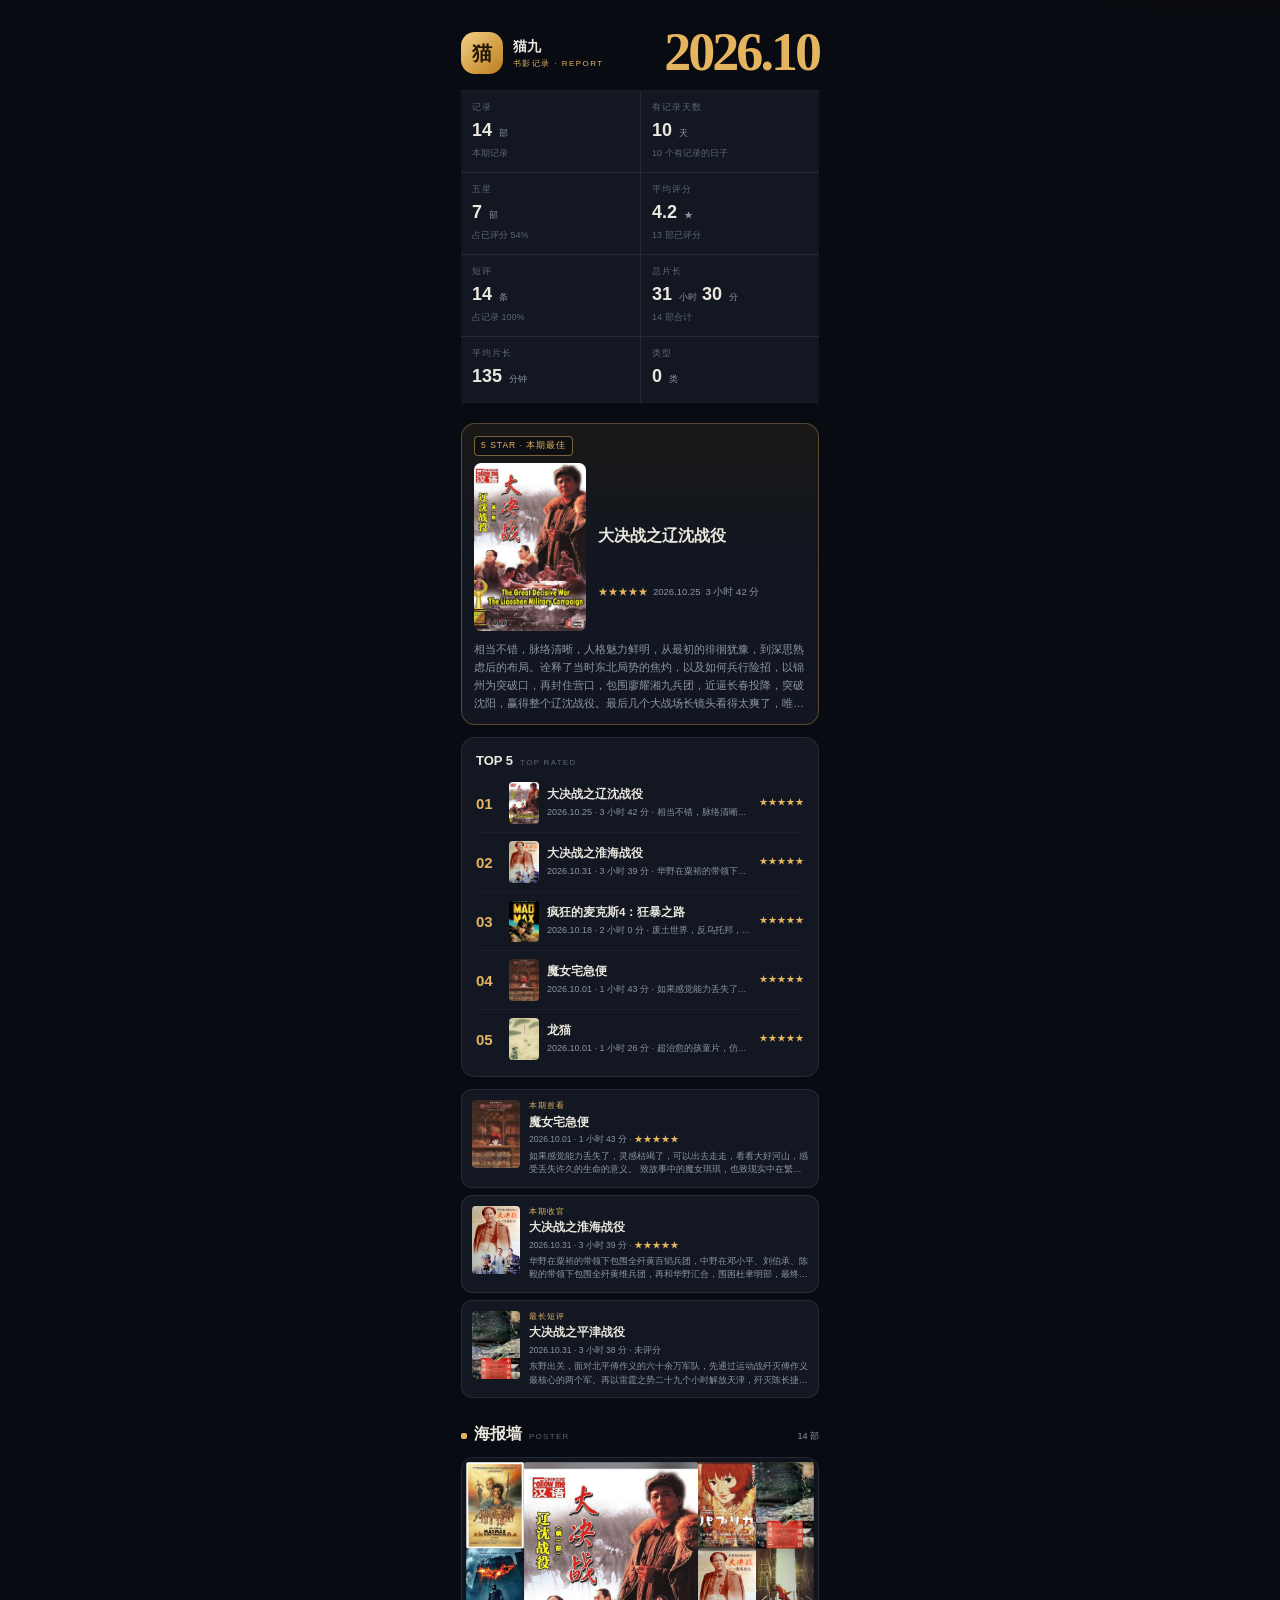
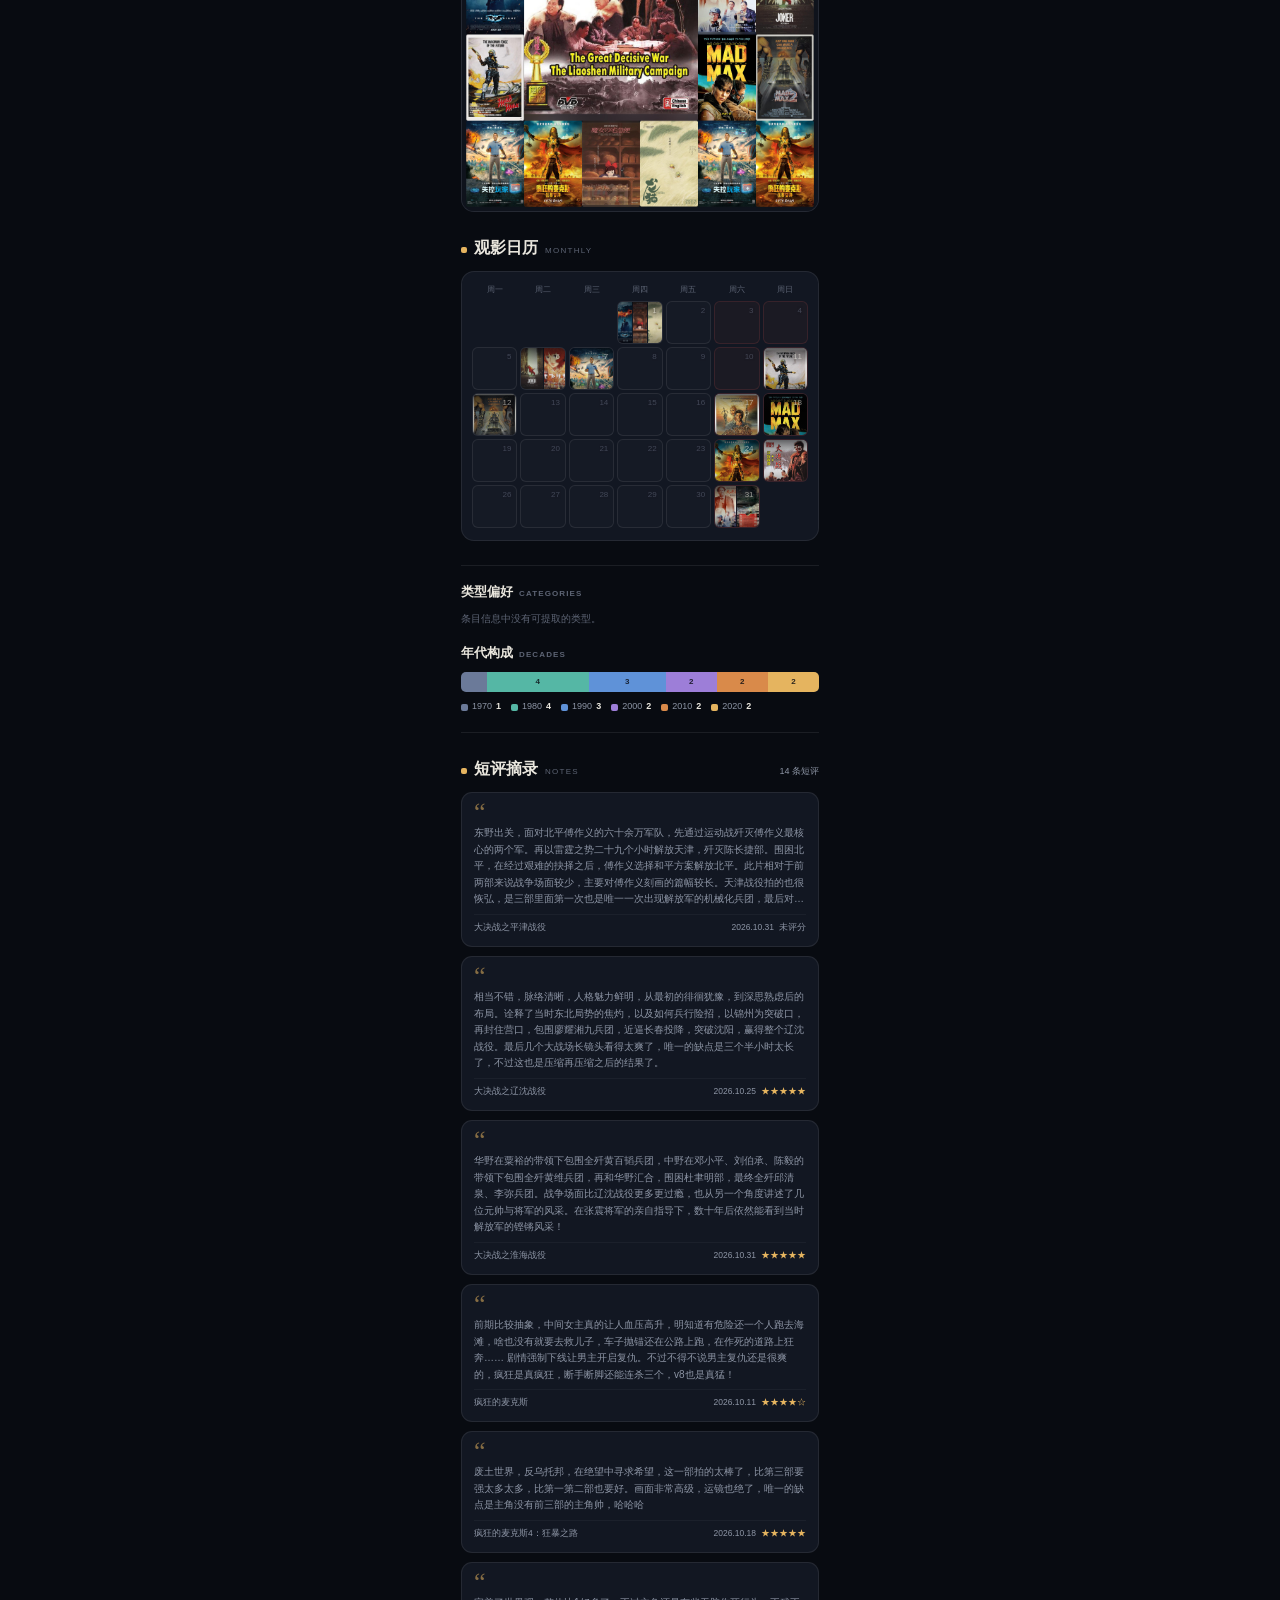
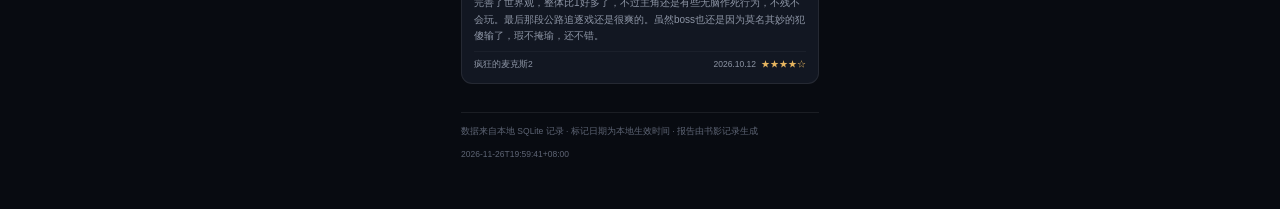
==== commit 0c0a3797: "功能补全" ====
--- a/prototype/report-styles/v1-noir.html
+++ b/prototype/report-styles/v1-noir.html
@@ -253,8 +253,8 @@
         </div>
       </article></section>
   <section class="section">
-    <div class="section-head"><h3>整合海报</h3><span class="en">Poster</span><span class="count">14 部</span></div>
-    <div class="poster-wall-image-wrap"><a href="./movie_month_2026-10_wall.jpg" target="_blank" rel="noopener"><img class="poster-wall-image" src="./movie_month_2026-10_wall.jpg" alt="整合海报" width="2016" height="2000"></a></div>
+    <div class="section-head"><h3>海报墙</h3><span class="en">Poster</span><span class="count">14 部</span></div>
+    <div class="poster-wall-image-wrap"><a href="./movie_month_2026-10_wall.jpg" target="_blank" rel="noopener"><img class="poster-wall-image" src="./movie_month_2026-10_wall.jpg" alt="海报墙" width="2016" height="2000"></a></div>
   </section>
 
   <section class="section">
@@ -404,7 +404,7 @@
   </section>
   <section class="prefs">
     <div class="prefs-block"><h3>类型偏好<span class="en">Categories</span></h3><p class="panel-empty">条目信息中没有可提取的类型。</p></div>
-    <div class="prefs-block"><h3>年代构成<span class="en">Decades</span></h3><div class="decade-bar"><span class="decade-seg d1970" style="width:7.14%"></span><span class="decade-seg d1980" style="width:28.57%"><em>4</em></span><span class="decade-seg d1990" style="width:21.43%"><em>3</em></span><span class="decade-seg d2000" style="width:14.29%"><em>2</em></span><span class="decade-seg d2010" style="width:14.29%"><em>2</em></span><span class="decade-seg d2020" style="width:14.29%"><em>2</em></span></div><div class="decade-legend"><span class="decade-item"><i class="decade-dot d1970"></i>1970<b>1</b></span><span class="decade-item"><i class="decade-dot d1980"></i>1980<b>4</b></span><span class="decade-item"><i class="decade-dot d1990"></i>1990<b>3</b></span><span class="decade-item"><i class="decade-dot d2000"></i>2000<b>2</b></span><span class="decade-item"><i class="decade-dot d2010"></i>2010<b>2</b></span><span class="decade-item"><i class="decade-dot d2020"></i>2020<b>2</b></span></div><p class="prefs-note">1979 — 2024 · 平均 1999 年 · 按影片上映年份统计</p></div>
+    <div class="prefs-block"><h3>年代构成<span class="en">Decades</span></h3><div class="decade-bar"><span class="decade-seg d1970" style="width:7.14%"></span><span class="decade-seg d1980" style="width:28.57%"><em>4</em></span><span class="decade-seg d1990" style="width:21.43%"><em>3</em></span><span class="decade-seg d2000" style="width:14.29%"><em>2</em></span><span class="decade-seg d2010" style="width:14.29%"><em>2</em></span><span class="decade-seg d2020" style="width:14.29%"><em>2</em></span></div><div class="decade-legend"><span class="decade-item"><i class="decade-dot d1970"></i>1970<b>1</b></span><span class="decade-item"><i class="decade-dot d1980"></i>1980<b>4</b></span><span class="decade-item"><i class="decade-dot d1990"></i>1990<b>3</b></span><span class="decade-item"><i class="decade-dot d2000"></i>2000<b>2</b></span><span class="decade-item"><i class="decade-dot d2010"></i>2010<b>2</b></span><span class="decade-item"><i class="decade-dot d2020"></i>2020<b>2</b></span></div></div>
   </section>
   <section class="section">
     <div class="section-head"><h3>短评摘录</h3><span class="en">Notes</span><span class="count">14 条短评</span></div>
